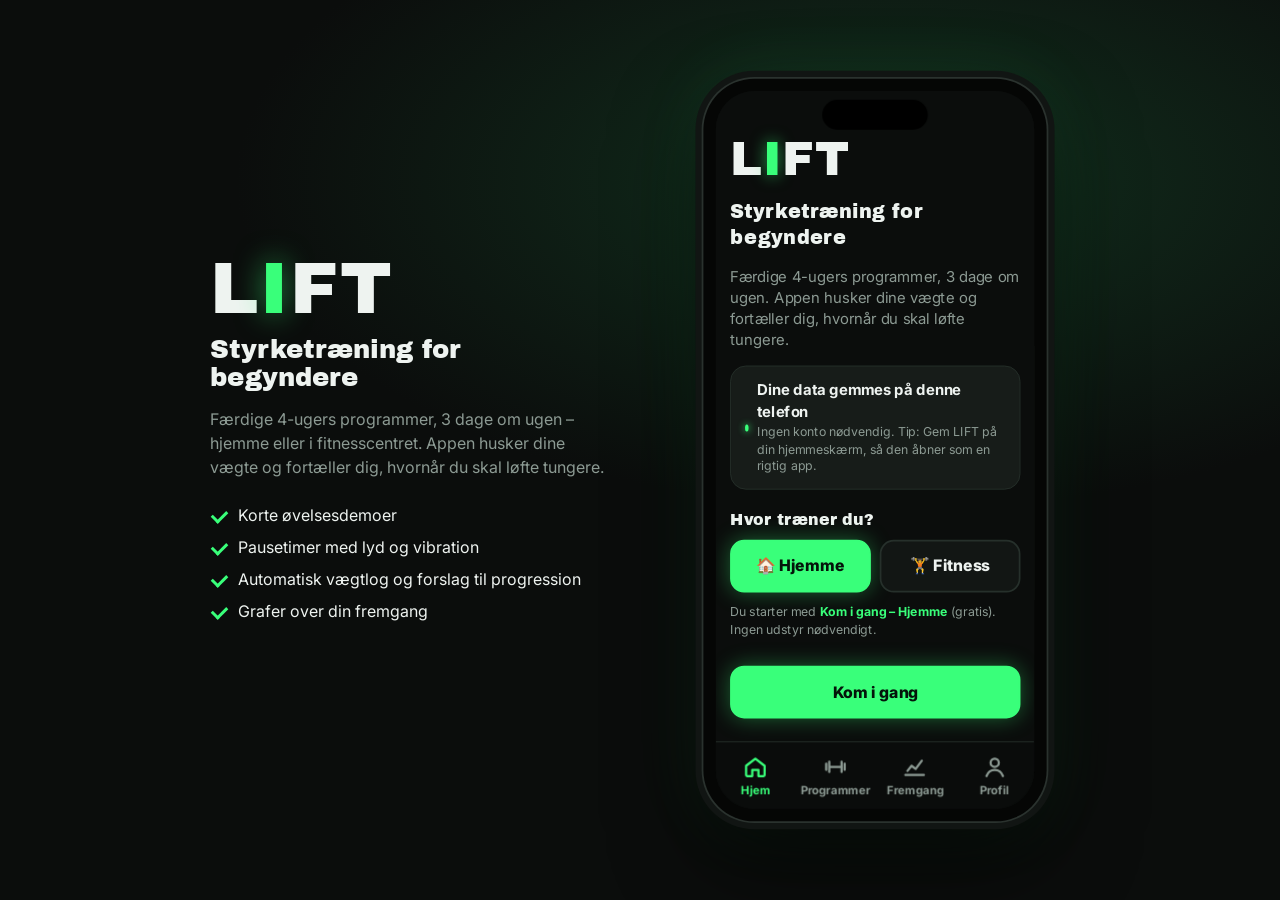
==== computer.html @ 38973d8c "Undgå gammel cachet version: ny computer-side og no-cache i service worker Co-Authored-By: Claude Op" ====
<!DOCTYPE html>
<html lang="da">
<head>
<meta http-equiv="Cache-Control" content="no-cache">
<meta charset="utf-8">
<meta name="viewport" content="width=device-width, initial-scale=1">
<title>LIFT – styrketræning for begyndere</title>
<link rel="icon" href="icons/icon-192.png">
<link href="https://fonts.googleapis.com/css2?family=Archivo+Black&family=Inter:wght@400;600;800&display=swap" rel="stylesheet">
<script>if(!matchMedia('(min-width: 760px)').matches) location.replace('index.html?app');</script>
<style>
*{box-sizing:border-box}
body{margin:0;min-height:100vh;background:radial-gradient(1200px 600px at 70% 20%,#12301e 0%,#0b0d0c 55%) fixed;color:#eef3f0;font-family:Inter,system-ui,sans-serif;display:flex;align-items:center;justify-content:center;gap:70px;padding:30px;flex-wrap:wrap}
.info{max-width:400px}
.logo{font-family:"Archivo Black";font-size:72px;letter-spacing:2px;line-height:1}
.logo span{color:#39ff7a;text-shadow:0 0 30px rgba(57,255,122,.6)}
h2{font-family:"Archivo Black";font-weight:400;font-size:26px;margin:10px 0 14px}
p{color:#8c9a93;line-height:1.5}
ul{padding:0;list-style:none;margin:20px 0}li{padding:6px 0 6px 28px;position:relative}
li:before{content:"";position:absolute;left:2px;top:11px;width:12px;height:7px;border-left:3px solid #39ff7a;border-bottom:3px solid #39ff7a;transform:rotate(-45deg)}
.phone{width:390px;height:844px;border-radius:58px;padding:14px;background:#050605;box-shadow:0 0 0 2px #2a322e,0 0 0 9px #111513,0 40px 100px rgba(0,0,0,.7),0 0 80px rgba(57,255,122,.12);position:relative;flex:none}
.phone:before{content:"";position:absolute;top:24px;left:50%;transform:translateX(-50%);width:120px;height:34px;background:#000;border-radius:20px;z-index:2}
.phone iframe{width:100%;height:100%;border:0;border-radius:44px;background:#0b0d0c}
@media (max-height:900px){.phone{transform:scale(.88);margin:-50px 0}}
</style>
</head>
<body>
<div class="info">
  <div class="logo">L<span>I</span>FT</div>
  <h2>Styrketræning for begyndere</h2>
  <p>Færdige 4-ugers programmer, 3 dage om ugen – hjemme eller i fitnesscentret. Appen husker dine vægte og fortæller dig, hvornår du skal løfte tungere.</p>
  <ul><li>Korte øvelsesdemoer</li><li>Pausetimer med lyd og vibration</li><li>Automatisk vægtlog og forslag til progression</li><li>Grafer over din fremgang</li></ul>
</div>
<div class="phone"><iframe src="index.html?app" title="LIFT app"></iframe></div>
</body>
</html>
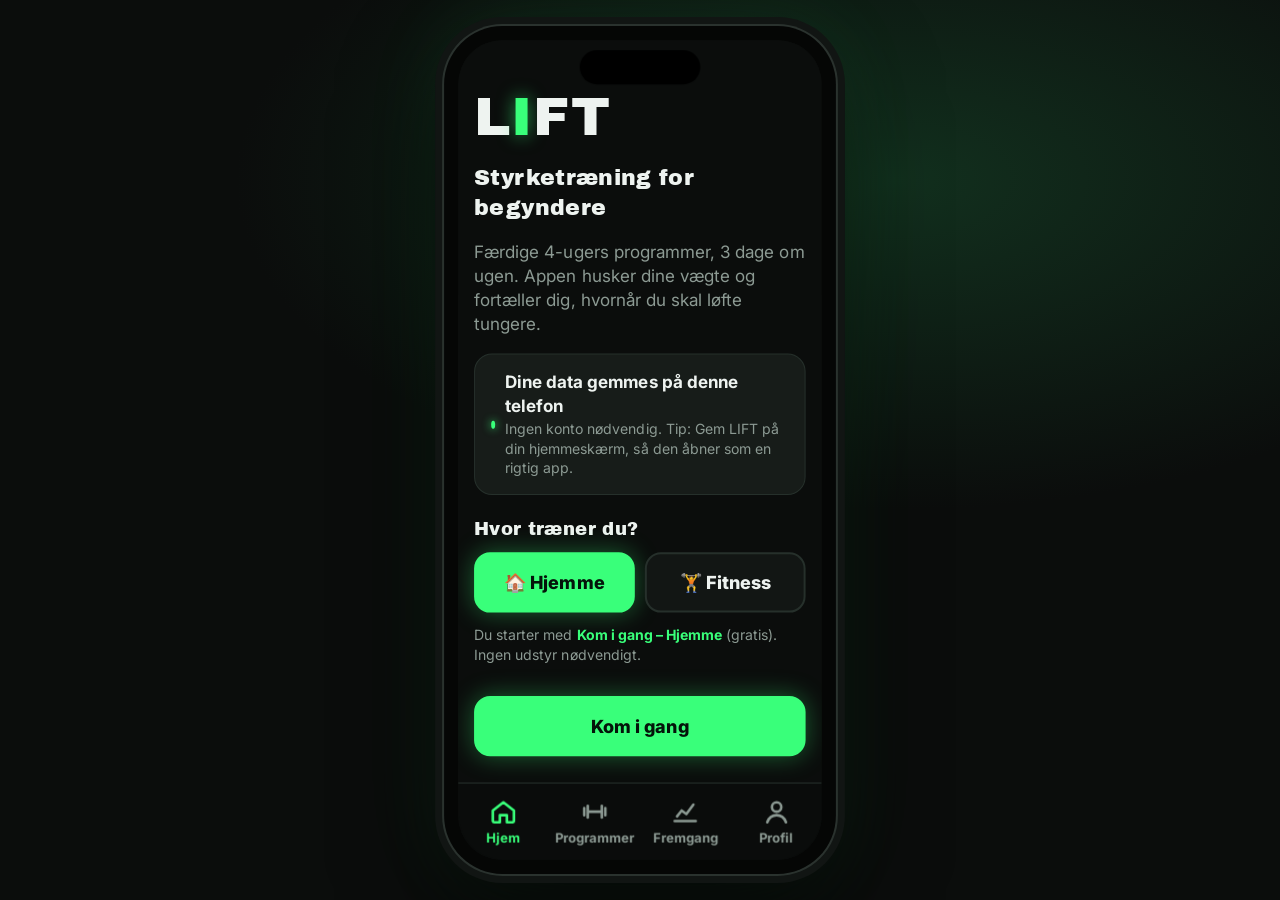
==== commit 81583e9d: "Computer-visning: kun telefonen, skaleret til skærmhøjden Co-Authored-By: Claude Opus 5.5 <noreply@a" ====
--- a/computer.html
+++ b/computer.html
@@ -10,27 +10,18 @@
 <script>if(!matchMedia('(min-width: 760px)').matches) location.replace('index.html?app');</script>
 <style>
 *{box-sizing:border-box}
-body{margin:0;min-height:100vh;background:radial-gradient(1200px 600px at 70% 20%,#12301e 0%,#0b0d0c 55%) fixed;color:#eef3f0;font-family:Inter,system-ui,sans-serif;display:flex;align-items:center;justify-content:center;gap:70px;padding:30px;flex-wrap:wrap}
-.info{max-width:400px}
-.logo{font-family:"Archivo Black";font-size:72px;letter-spacing:2px;line-height:1}
-.logo span{color:#39ff7a;text-shadow:0 0 30px rgba(57,255,122,.6)}
-h2{font-family:"Archivo Black";font-weight:400;font-size:26px;margin:10px 0 14px}
-p{color:#8c9a93;line-height:1.5}
-ul{padding:0;list-style:none;margin:20px 0}li{padding:6px 0 6px 28px;position:relative}
-li:before{content:"";position:absolute;left:2px;top:11px;width:12px;height:7px;border-left:3px solid #39ff7a;border-bottom:3px solid #39ff7a;transform:rotate(-45deg)}
-.phone{width:390px;height:844px;border-radius:58px;padding:14px;background:#050605;box-shadow:0 0 0 2px #2a322e,0 0 0 9px #111513,0 40px 100px rgba(0,0,0,.7),0 0 80px rgba(57,255,122,.12);position:relative;flex:none}
+body{margin:0;min-height:100vh;background:radial-gradient(1200px 600px at 70% 20%,#12301e 0%,#0b0d0c 55%) fixed;color:#eef3f0;font-family:Inter,system-ui,sans-serif;display:flex;align-items:center;justify-content:center;overflow:hidden;height:100vh;padding:0}
+.phone{width:390px;height:844px;border-radius:58px;padding:14px;background:#050605;box-shadow:0 0 0 2px #2a322e,0 0 0 9px #111513,0 40px 100px rgba(0,0,0,.7),0 0 80px rgba(57,255,122,.12);position:relative;flex:none;transform-origin:center center}
 .phone:before{content:"";position:absolute;top:24px;left:50%;transform:translateX(-50%);width:120px;height:34px;background:#000;border-radius:20px;z-index:2}
 .phone iframe{width:100%;height:100%;border:0;border-radius:44px;background:#0b0d0c}
-@media (max-height:900px){.phone{transform:scale(.88);margin:-50px 0}}
 </style>
 </head>
 <body>
-<div class="info">
-  <div class="logo">L<span>I</span>FT</div>
-  <h2>Styrketræning for begyndere</h2>
-  <p>Færdige 4-ugers programmer, 3 dage om ugen – hjemme eller i fitnesscentret. Appen husker dine vægte og fortæller dig, hvornår du skal løfte tungere.</p>
-  <ul><li>Korte øvelsesdemoer</li><li>Pausetimer med lyd og vibration</li><li>Automatisk vægtlog og forslag til progression</li><li>Grafer over din fremgang</li></ul>
-</div>
-<div class="phone"><iframe src="index.html?app" title="LIFT app"></iframe></div>
+<div class="phone" id="phone"><iframe src="index.html?app" title="LIFT app"></iframe></div>
+<script>
+// Telefonen fylder så meget af skærmhøjden som muligt
+function fit(){ var s = Math.min((innerHeight - 24) / 872, (innerWidth - 24) / 418); document.getElementById('phone').style.transform = 'scale(' + s + ')' }
+addEventListener('resize', fit); fit();
+</script>
 </body>
 </html>
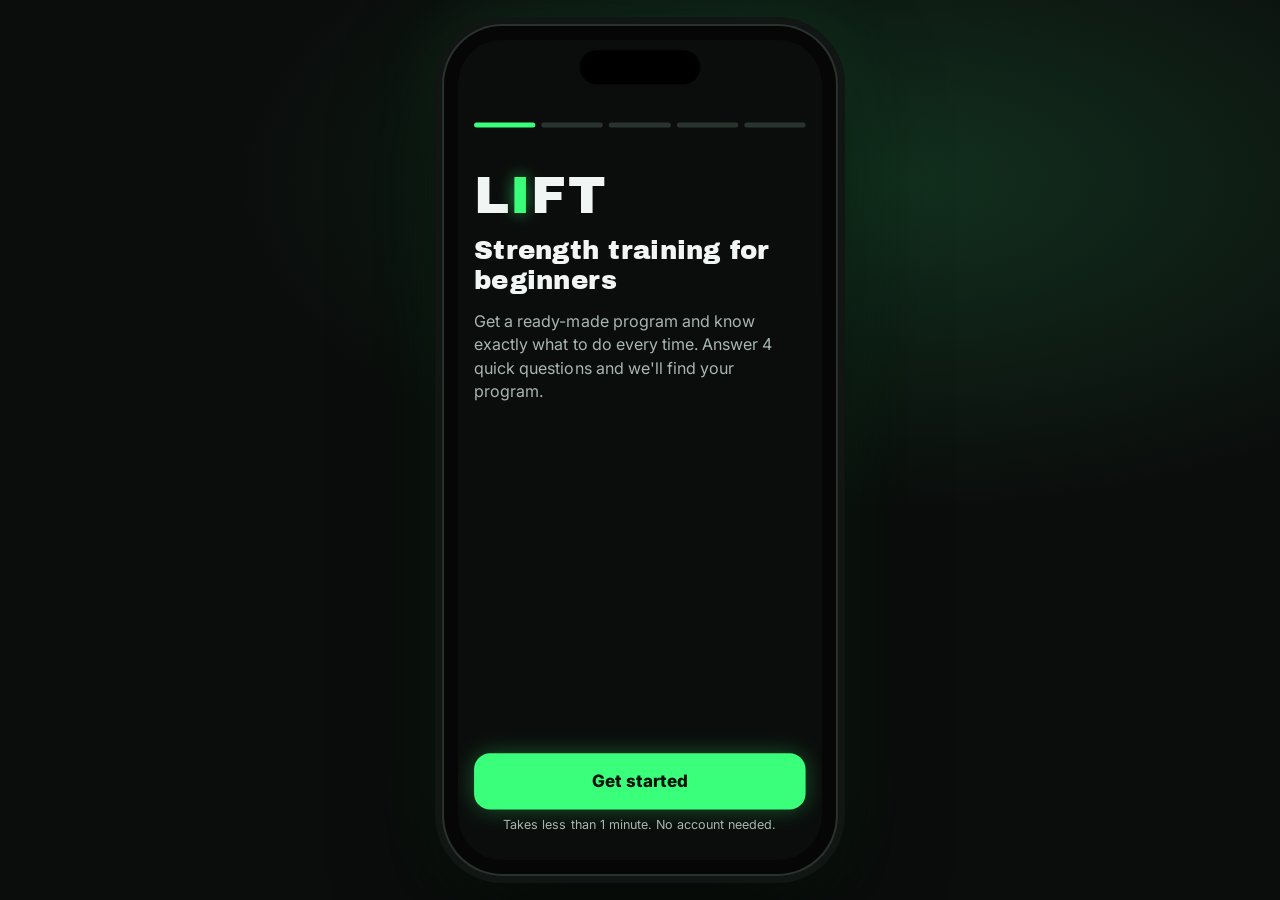
==== commit 0aac8606: "LIFT v2: English UI, split into data/app/styles, onboarding, rest bar, backup, calendar, Premium moc" ====
--- a/computer.html
+++ b/computer.html
@@ -1,10 +1,10 @@
 <!DOCTYPE html>
-<html lang="da">
+<html lang="en">
 <head>
 <meta http-equiv="Cache-Control" content="no-cache">
 <meta charset="utf-8">
 <meta name="viewport" content="width=device-width, initial-scale=1">
-<title>LIFT – styrketræning for begyndere</title>
+<title>LIFT – strength training for beginners</title>
 <link rel="icon" href="icons/icon-192.png">
 <link href="https://fonts.googleapis.com/css2?family=Archivo+Black&family=Inter:wght@400;600;800&display=swap" rel="stylesheet">
 <script>if(!matchMedia('(min-width: 760px)').matches) location.replace('index.html?app');</script>
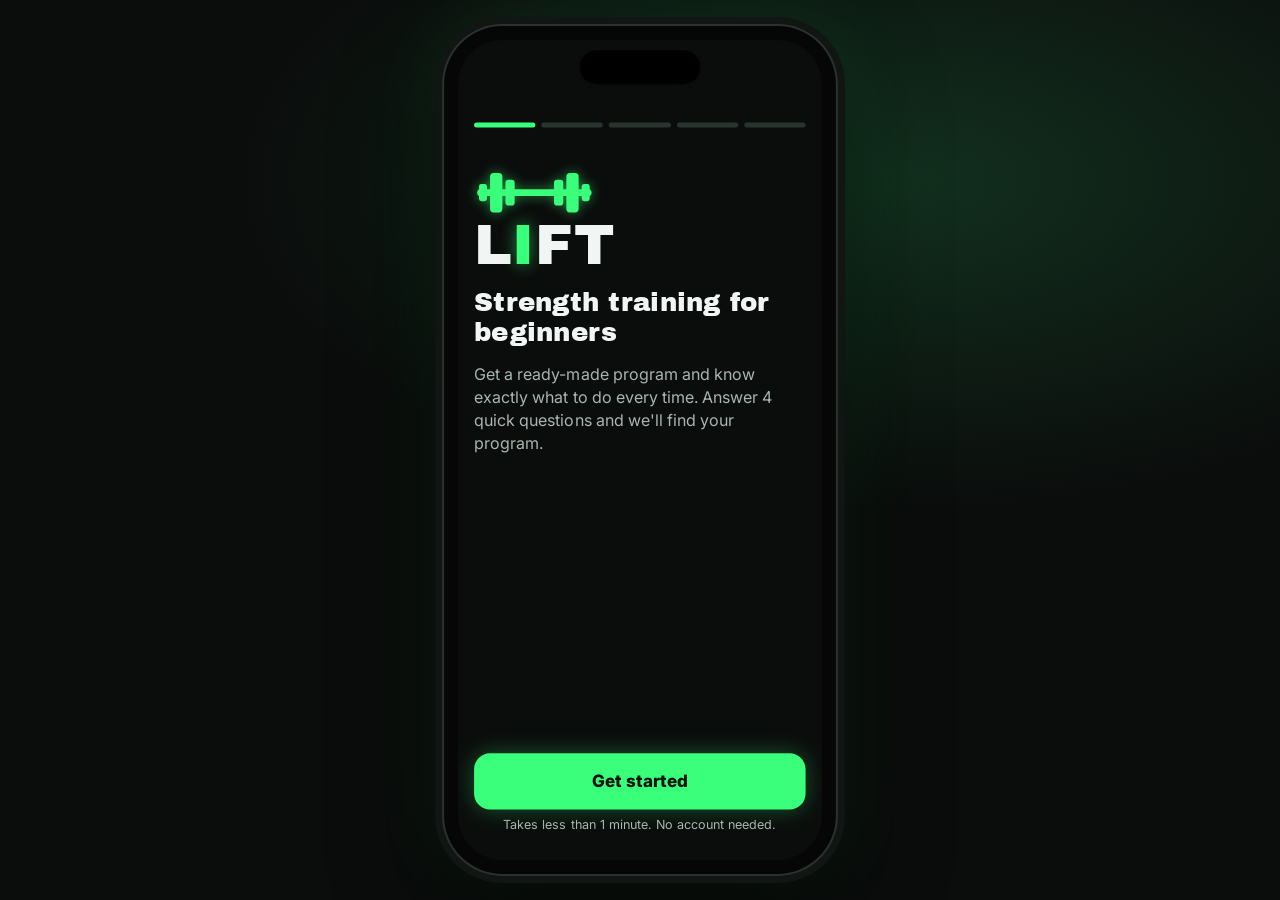
==== commit a7fe3d17: "Login + Stripe payments via Supabase, new logo/icons, better exercise animations - Supabase: subscri" ====
--- a/computer.html
+++ b/computer.html
@@ -5,7 +5,8 @@
 <meta charset="utf-8">
 <meta name="viewport" content="width=device-width, initial-scale=1">
 <title>LIFT – strength training for beginners</title>
-<link rel="icon" href="icons/icon-192.png">
+<link rel="icon" href="icons/favicon.svg" type="image/svg+xml">
+<link rel="icon" href="icons/favicon-32.png" sizes="32x32">
 <link href="https://fonts.googleapis.com/css2?family=Archivo+Black&family=Inter:wght@400;600;800&display=swap" rel="stylesheet">
 <script>if(!matchMedia('(min-width: 760px)').matches) location.replace('index.html?app');</script>
 <style>
